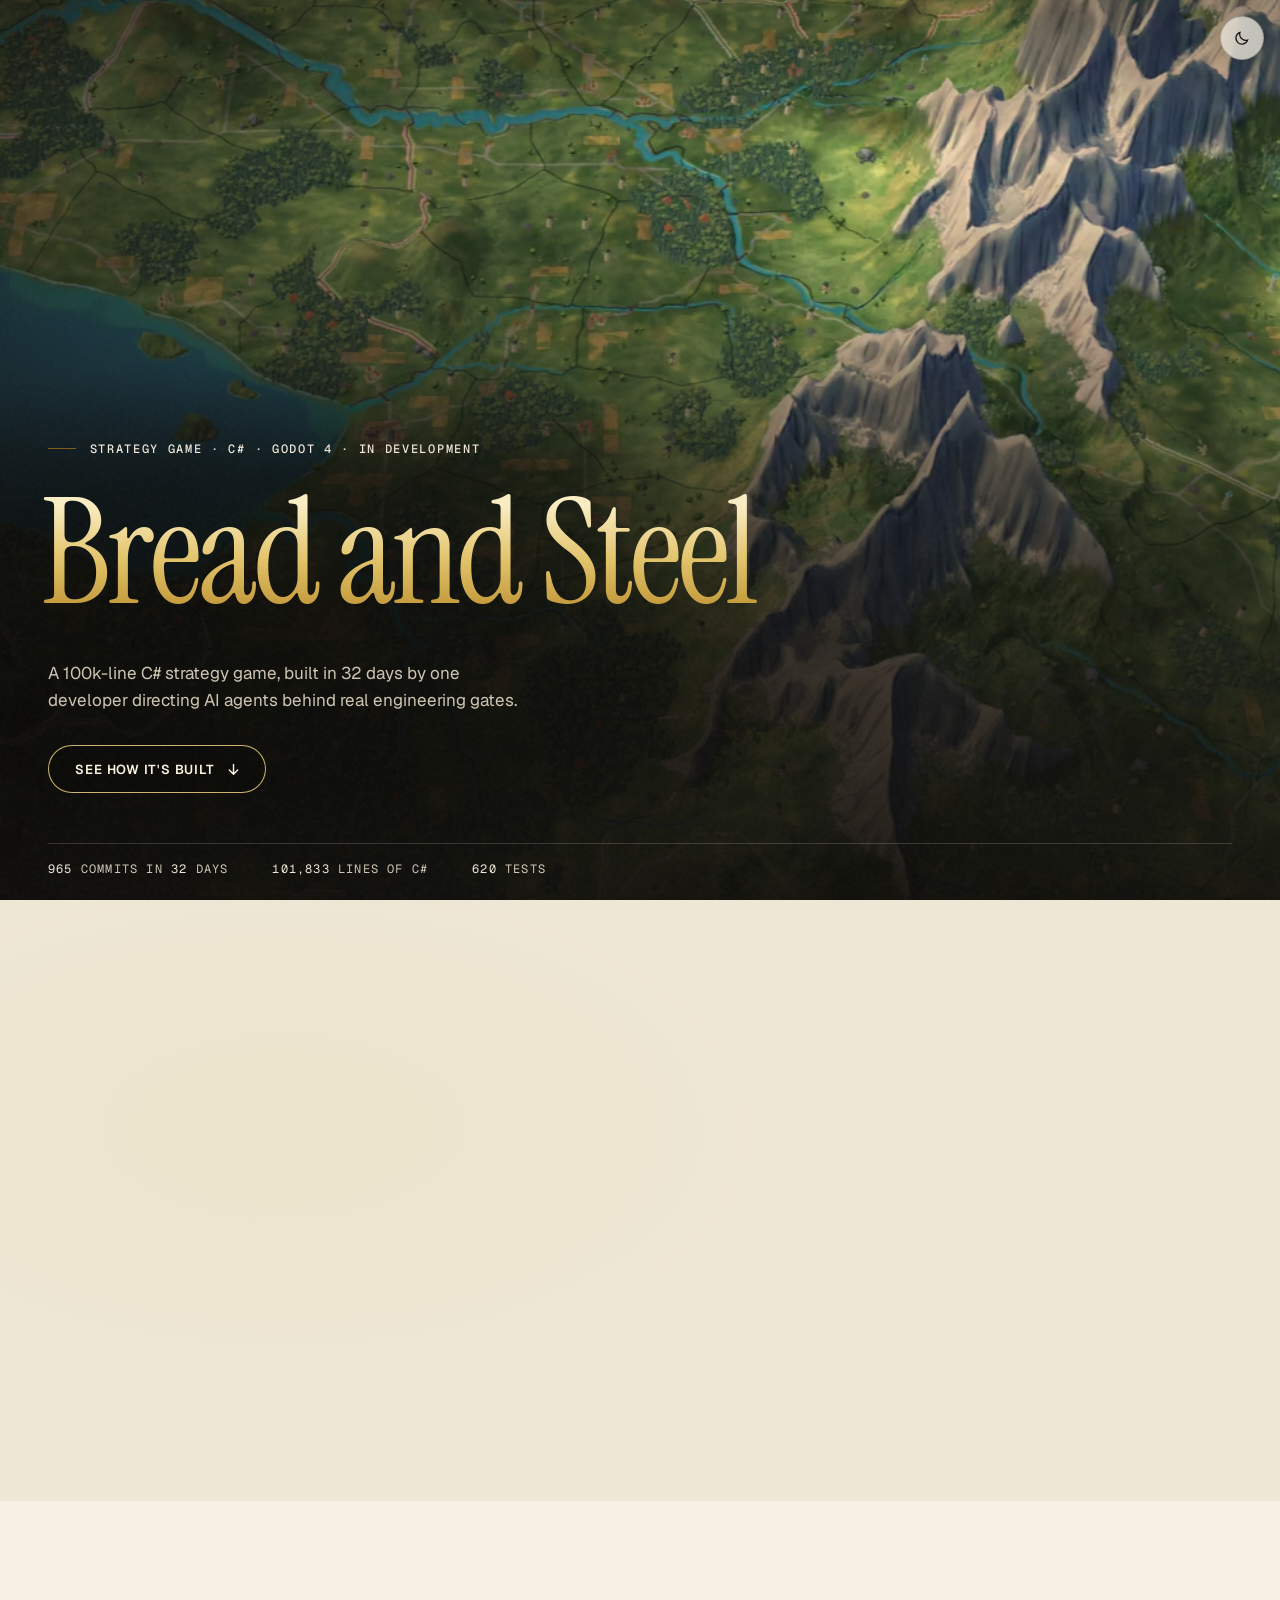
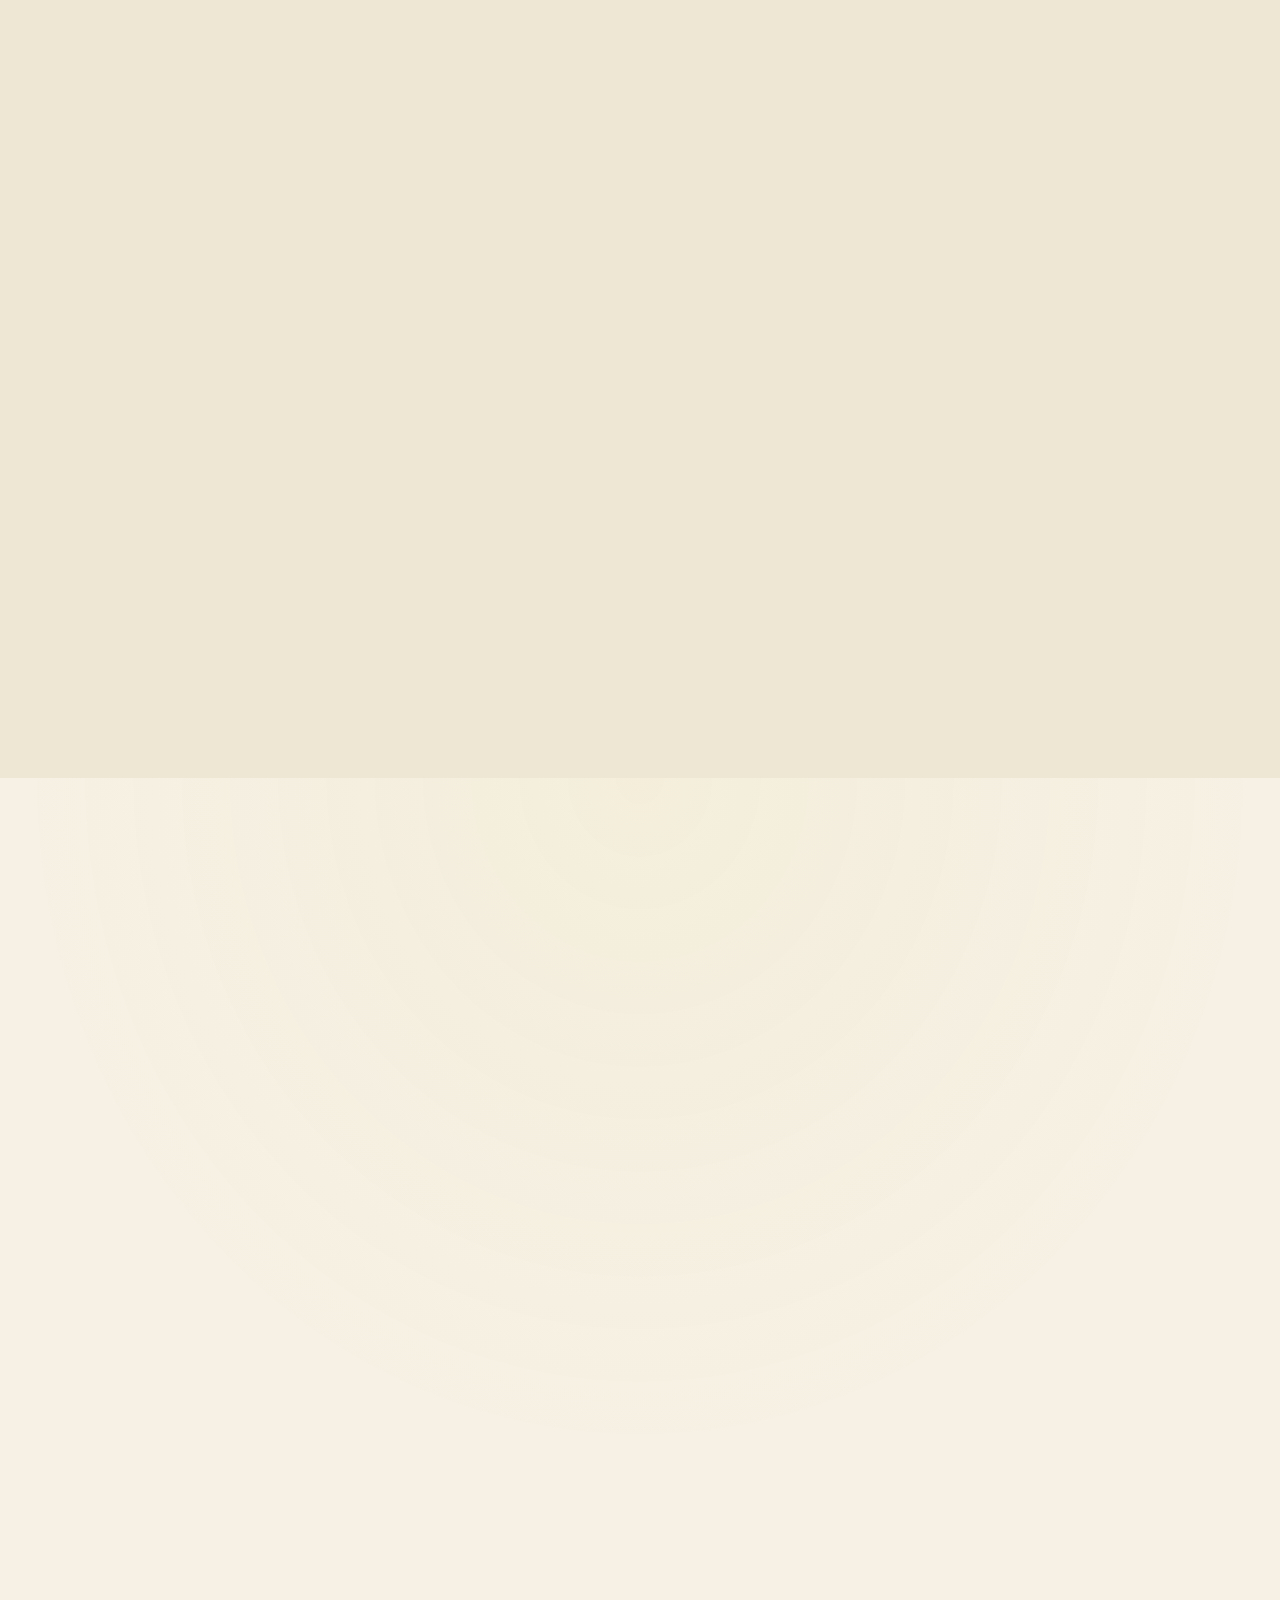
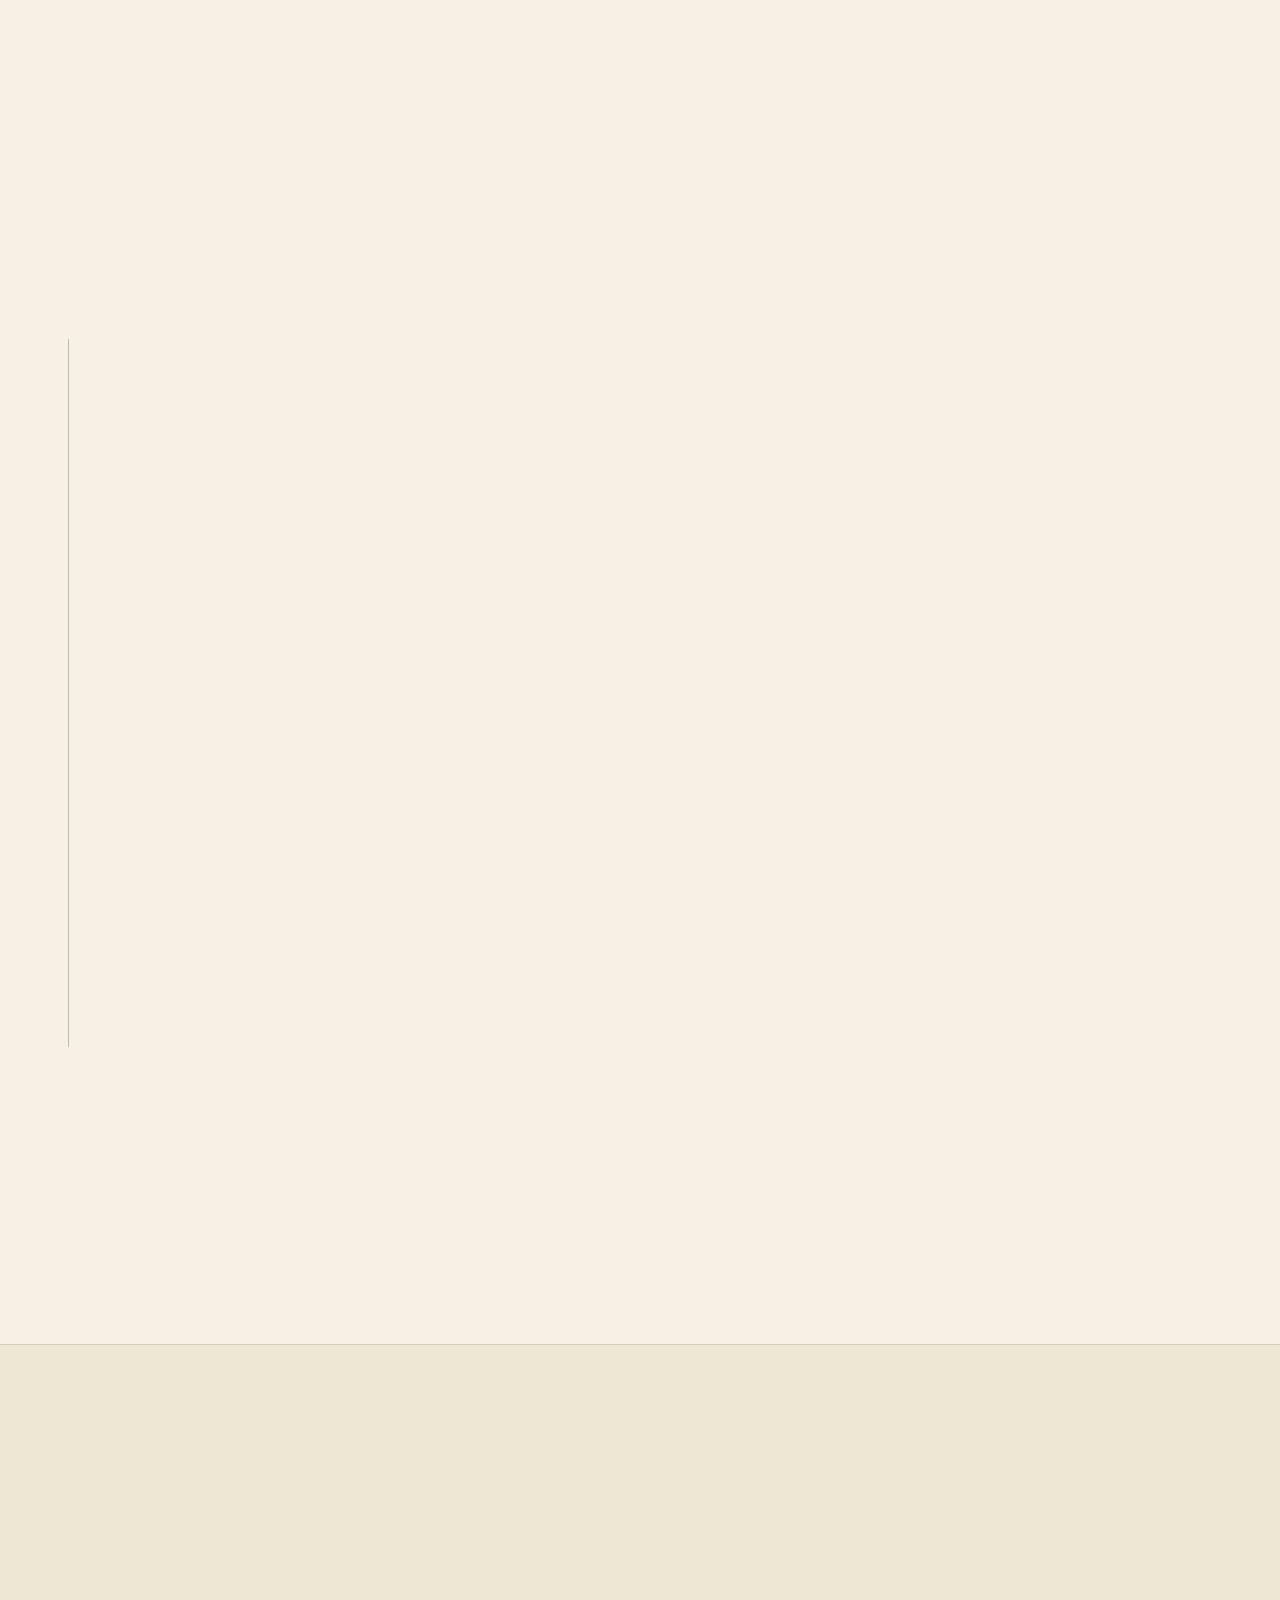
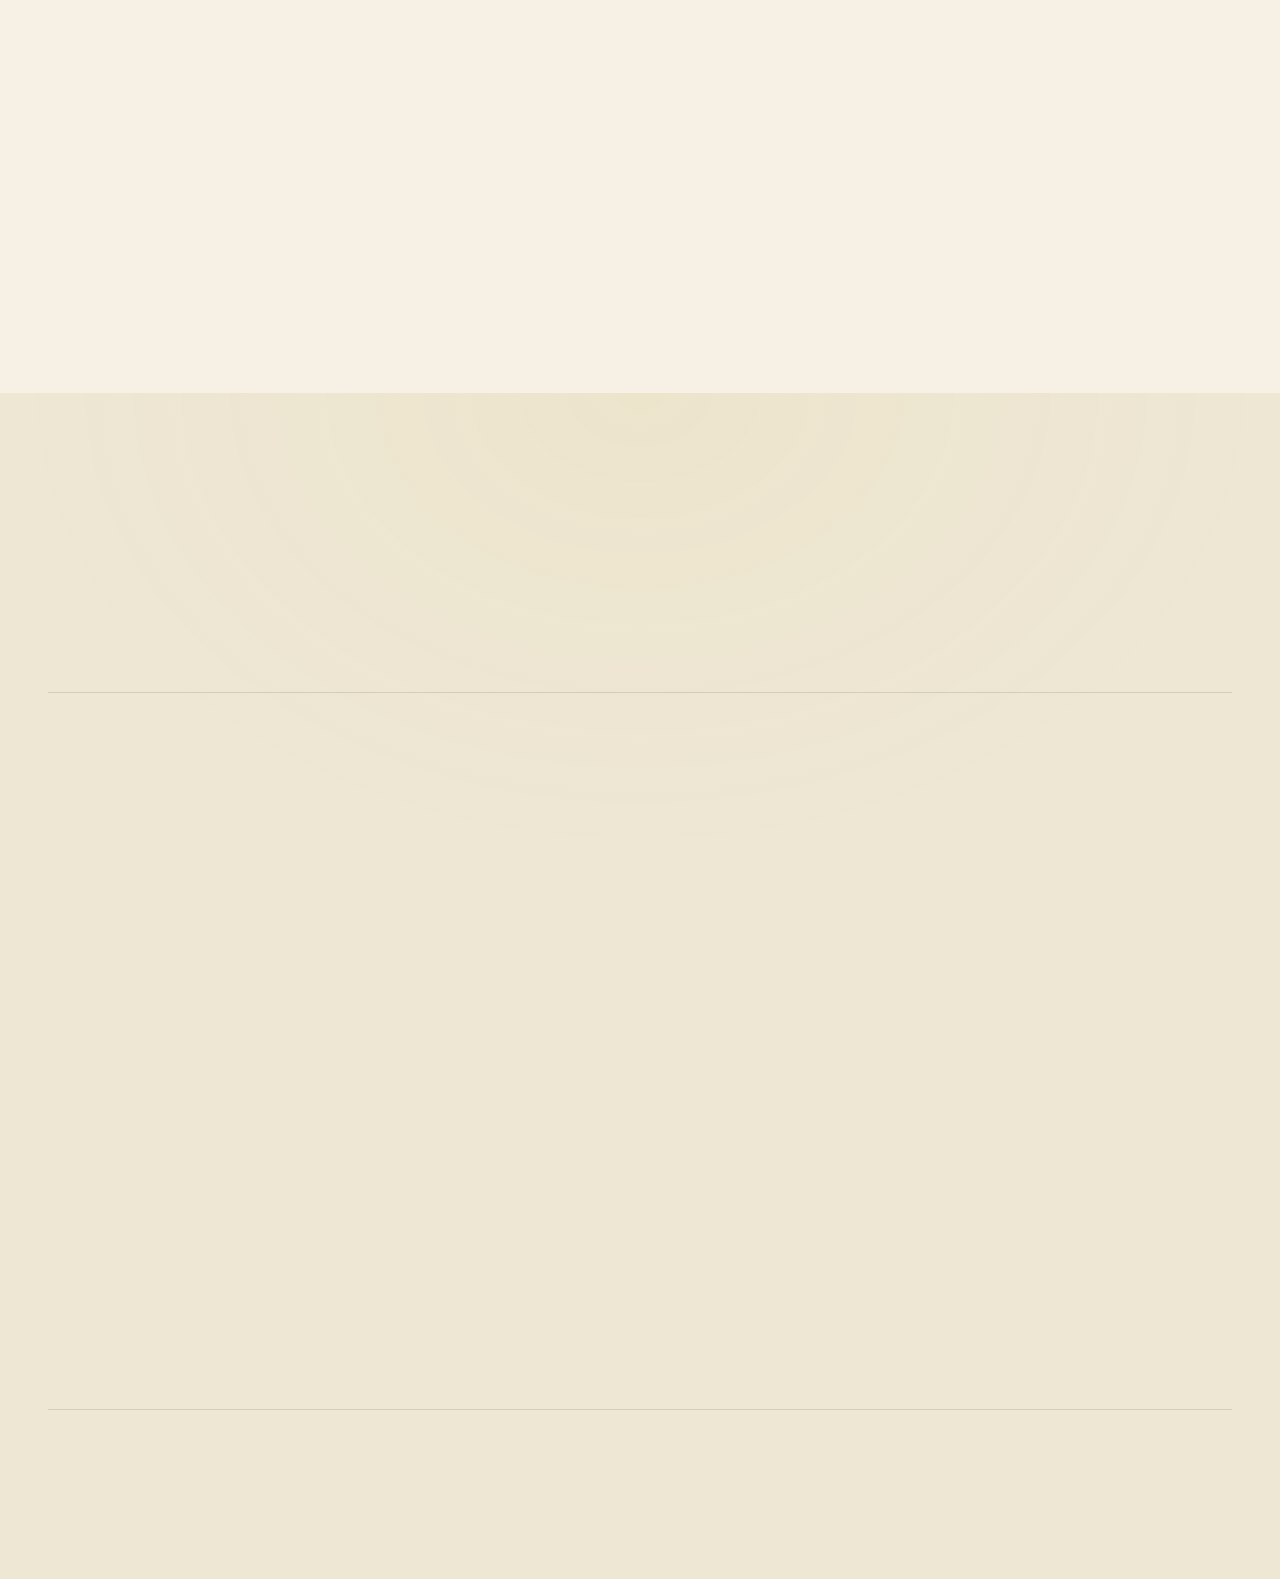
==== index.html @ 5bb9b1c8 "Bread and Steel portfolio page" ====
<!doctype html>
<html lang="en">
<head>
<meta charset="utf-8">
<meta name="viewport" content="width=device-width, initial-scale=1">
<title data-title>Bread and Steel</title>
<link rel="canonical" href="https://marmidon.github.io/bread-and-steel/">
<meta http-equiv="refresh" content="0; url=bread-and-steel/">
<meta name="robots" content="noindex">
<link rel="icon" href="data:,">
<style>body{margin:0;min-height:100vh;display:grid;place-items:center;background:#080706;color:#efe8d8;font:16px/1.5 system-ui,sans-serif}a{color:#c9a43c}</style>
</head>
<body>
<p><a href="bread-and-steel/" data-title>Bread and Steel</a></p>
</body>
</html>
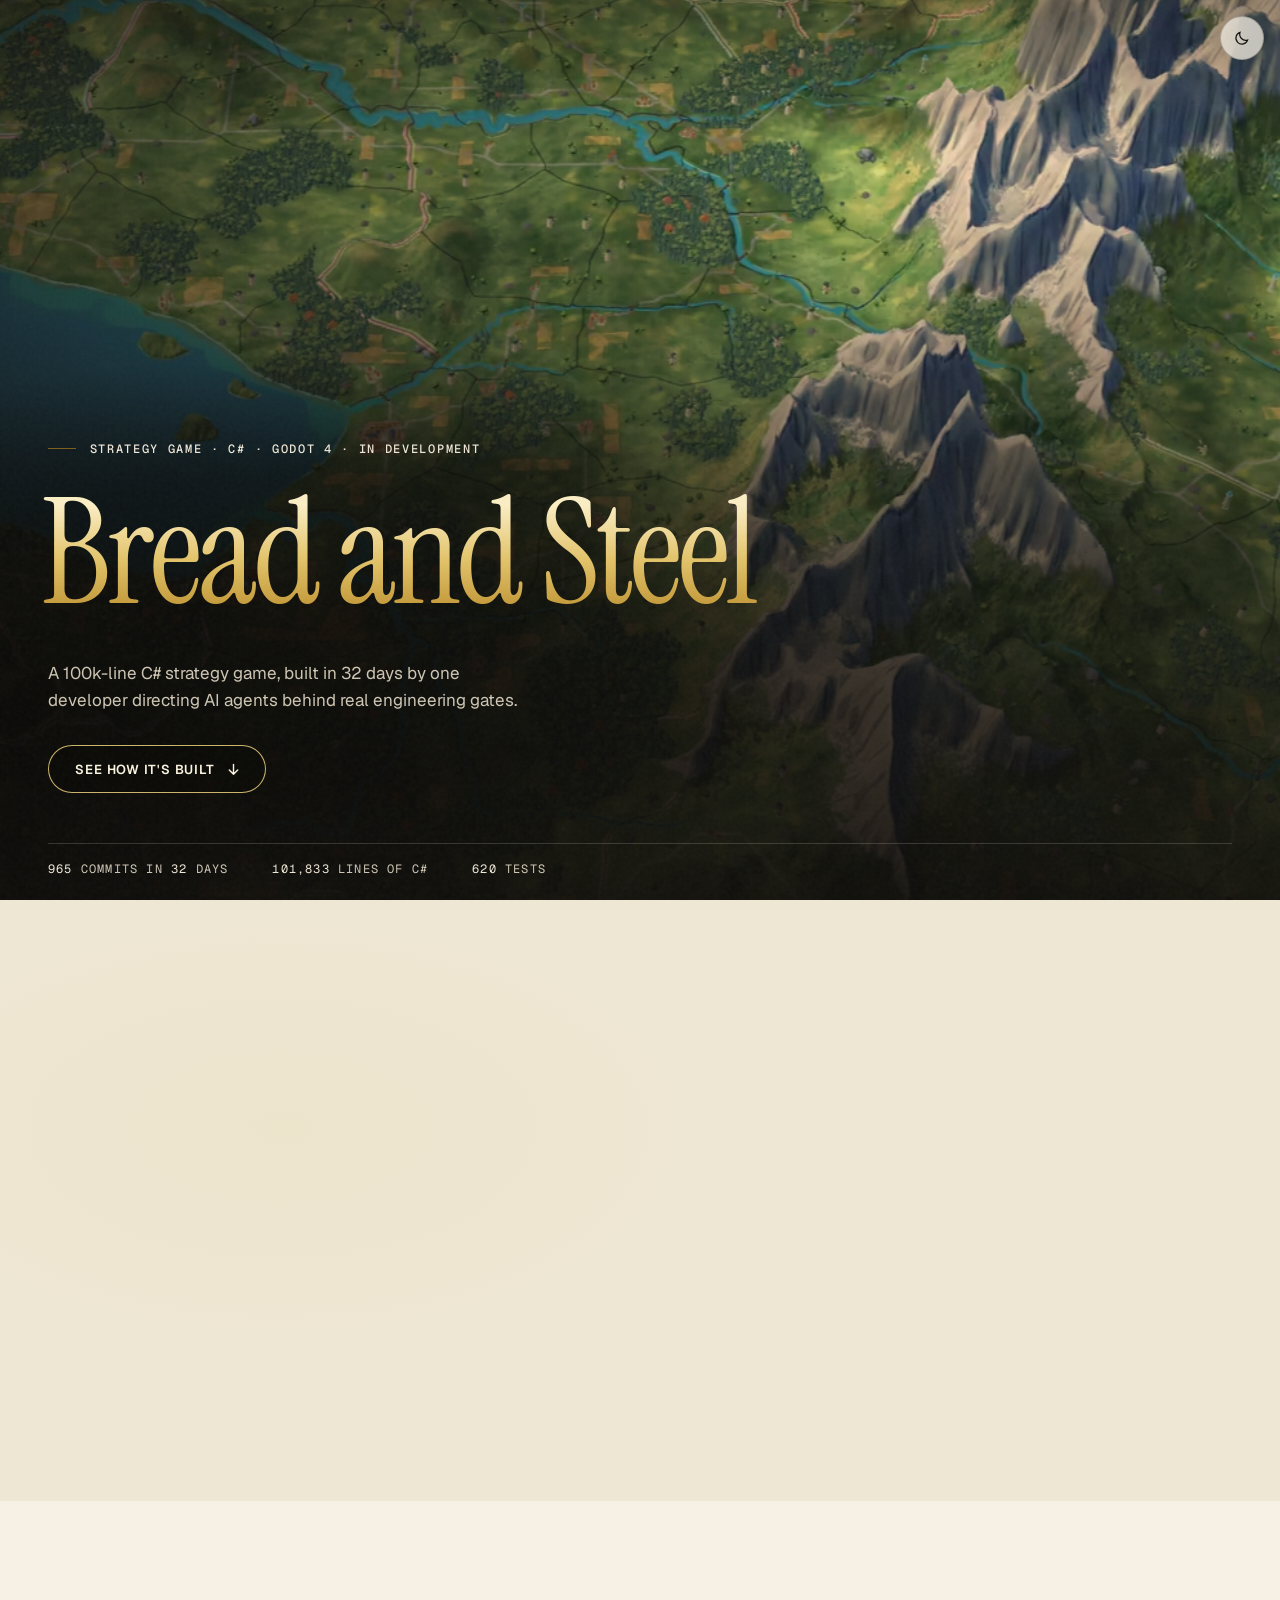
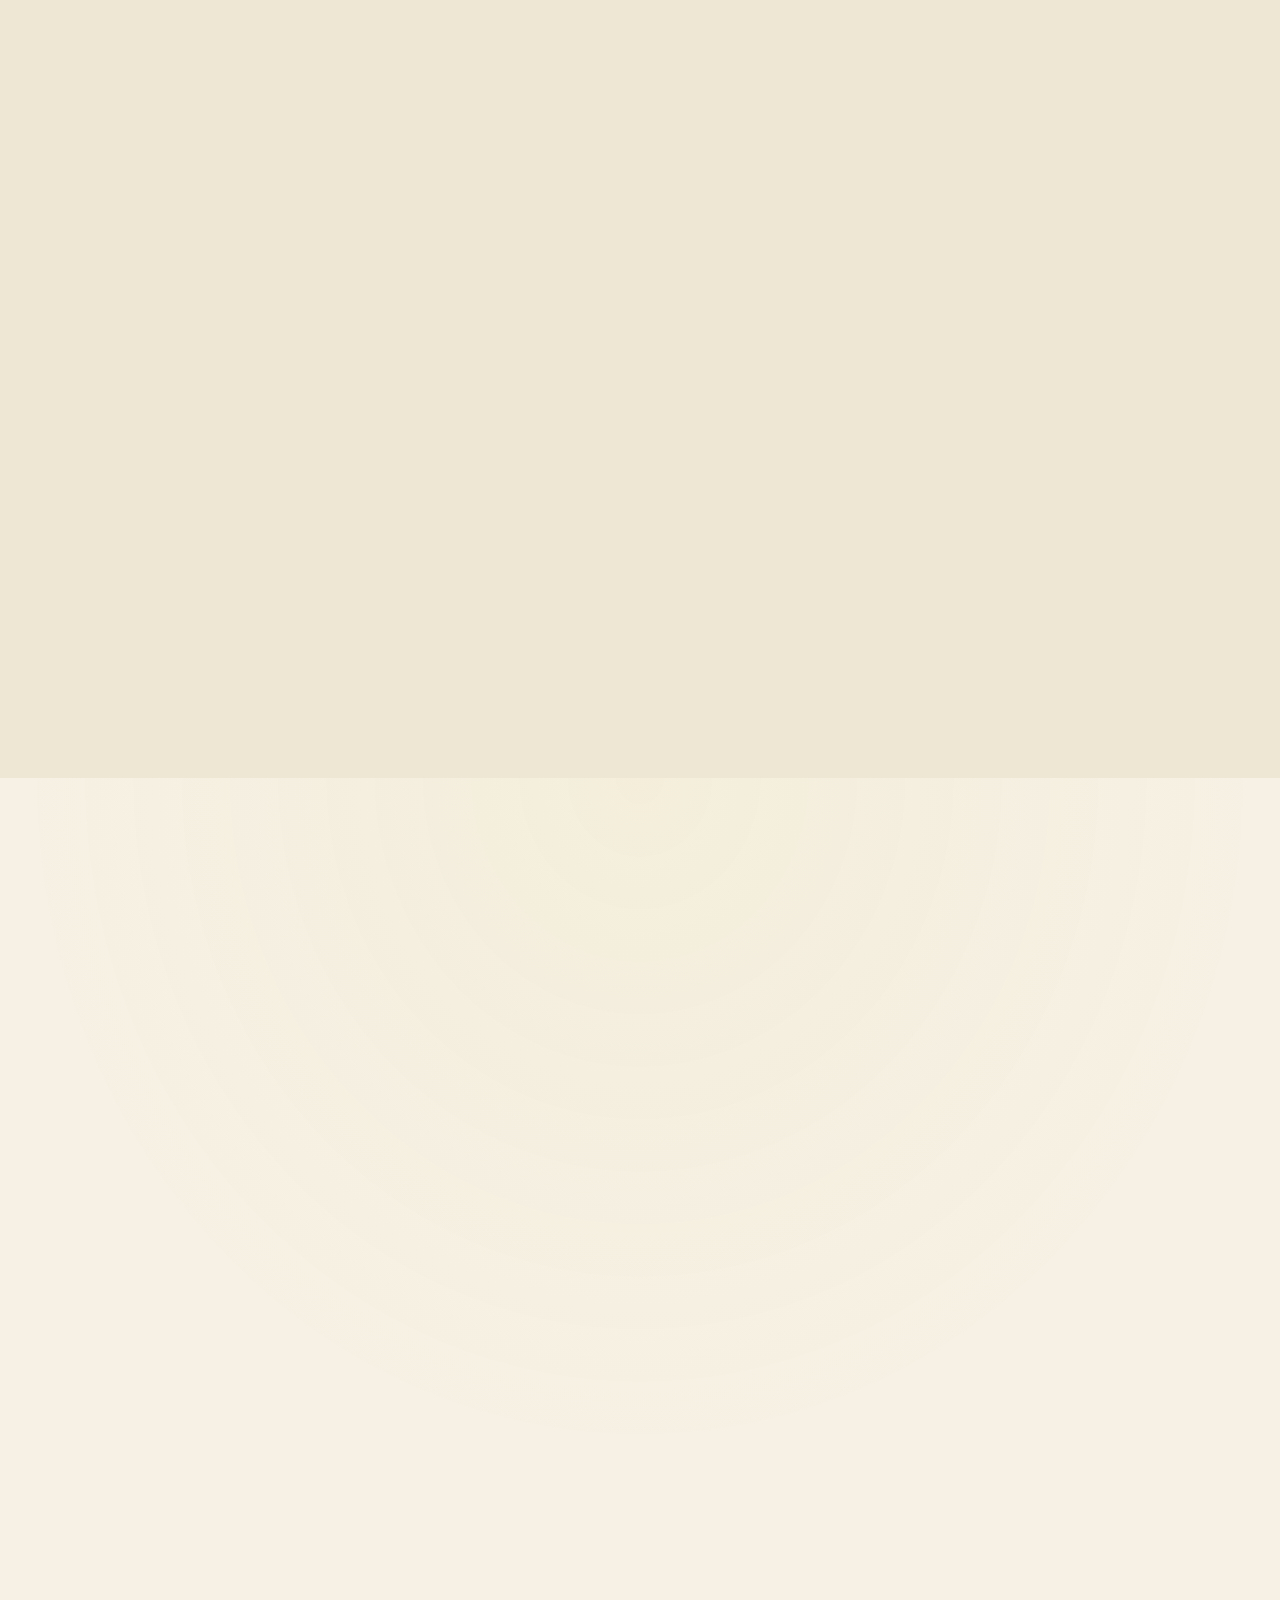
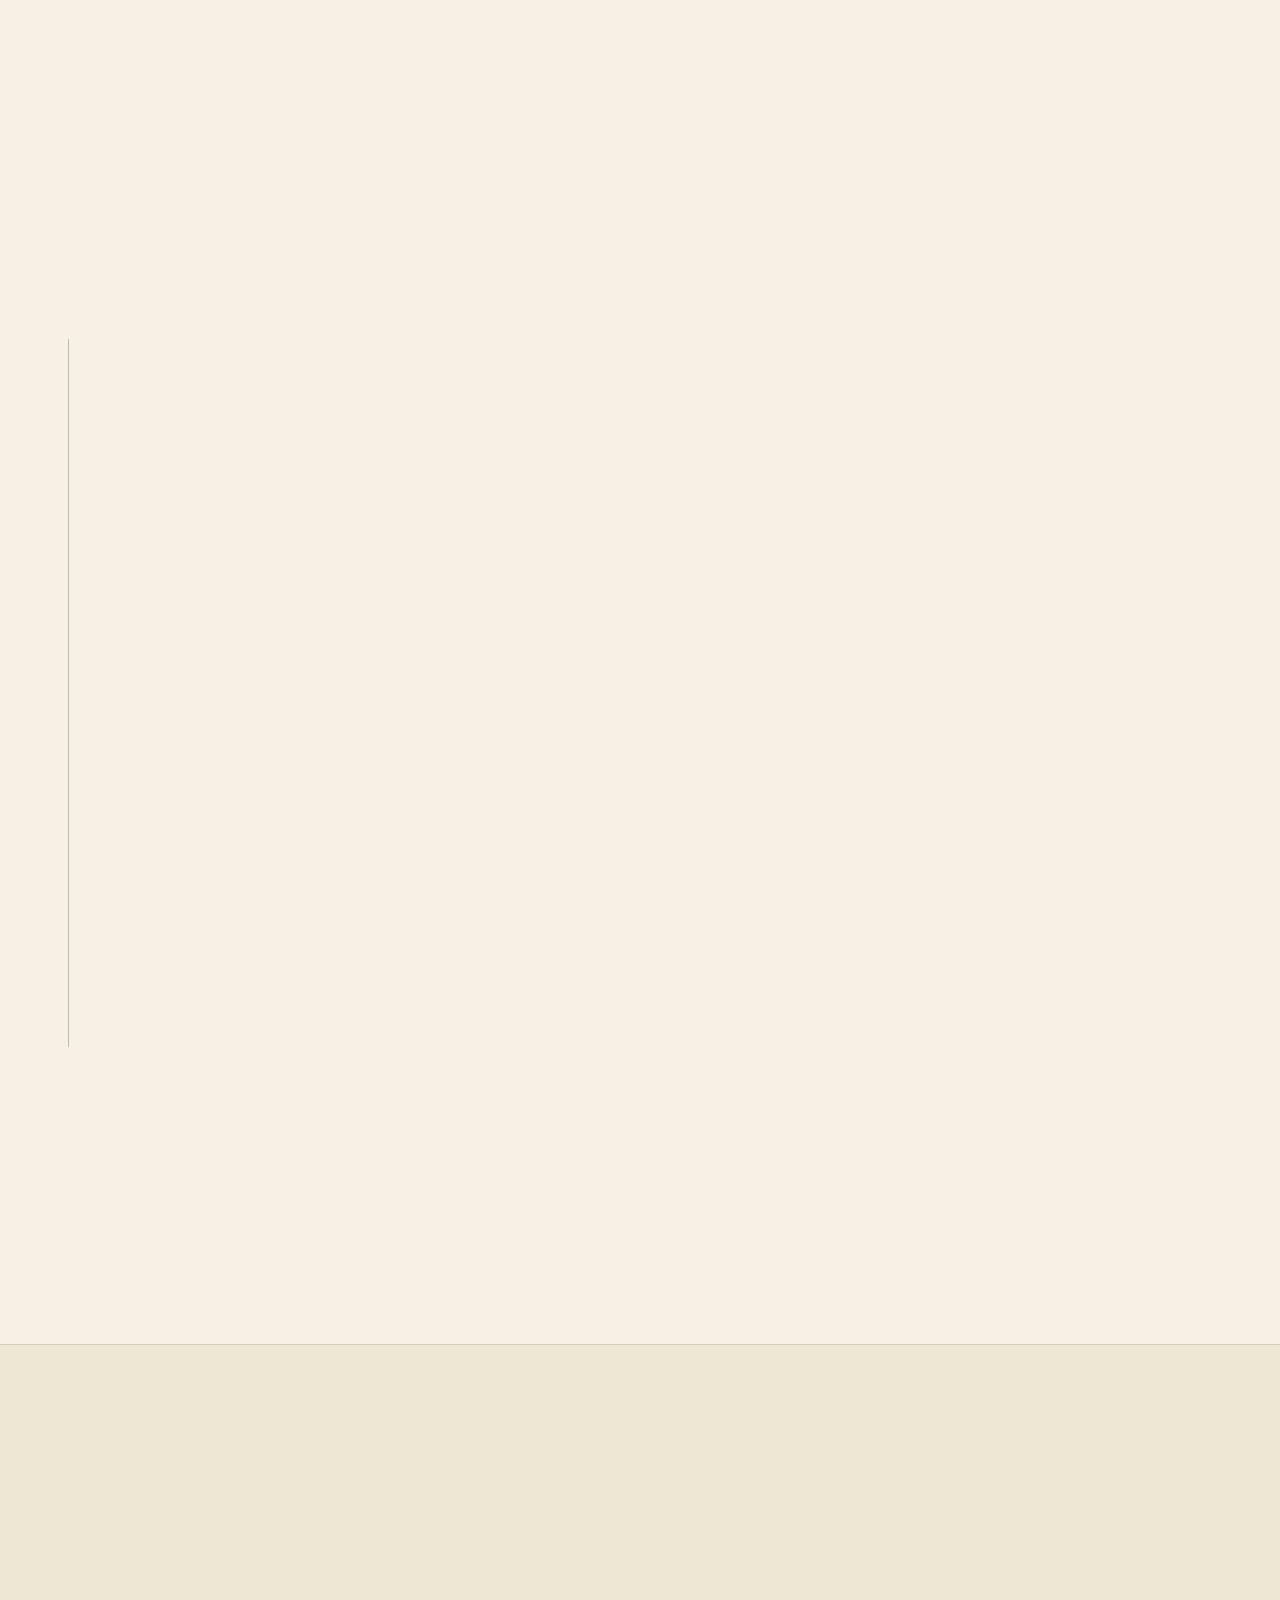
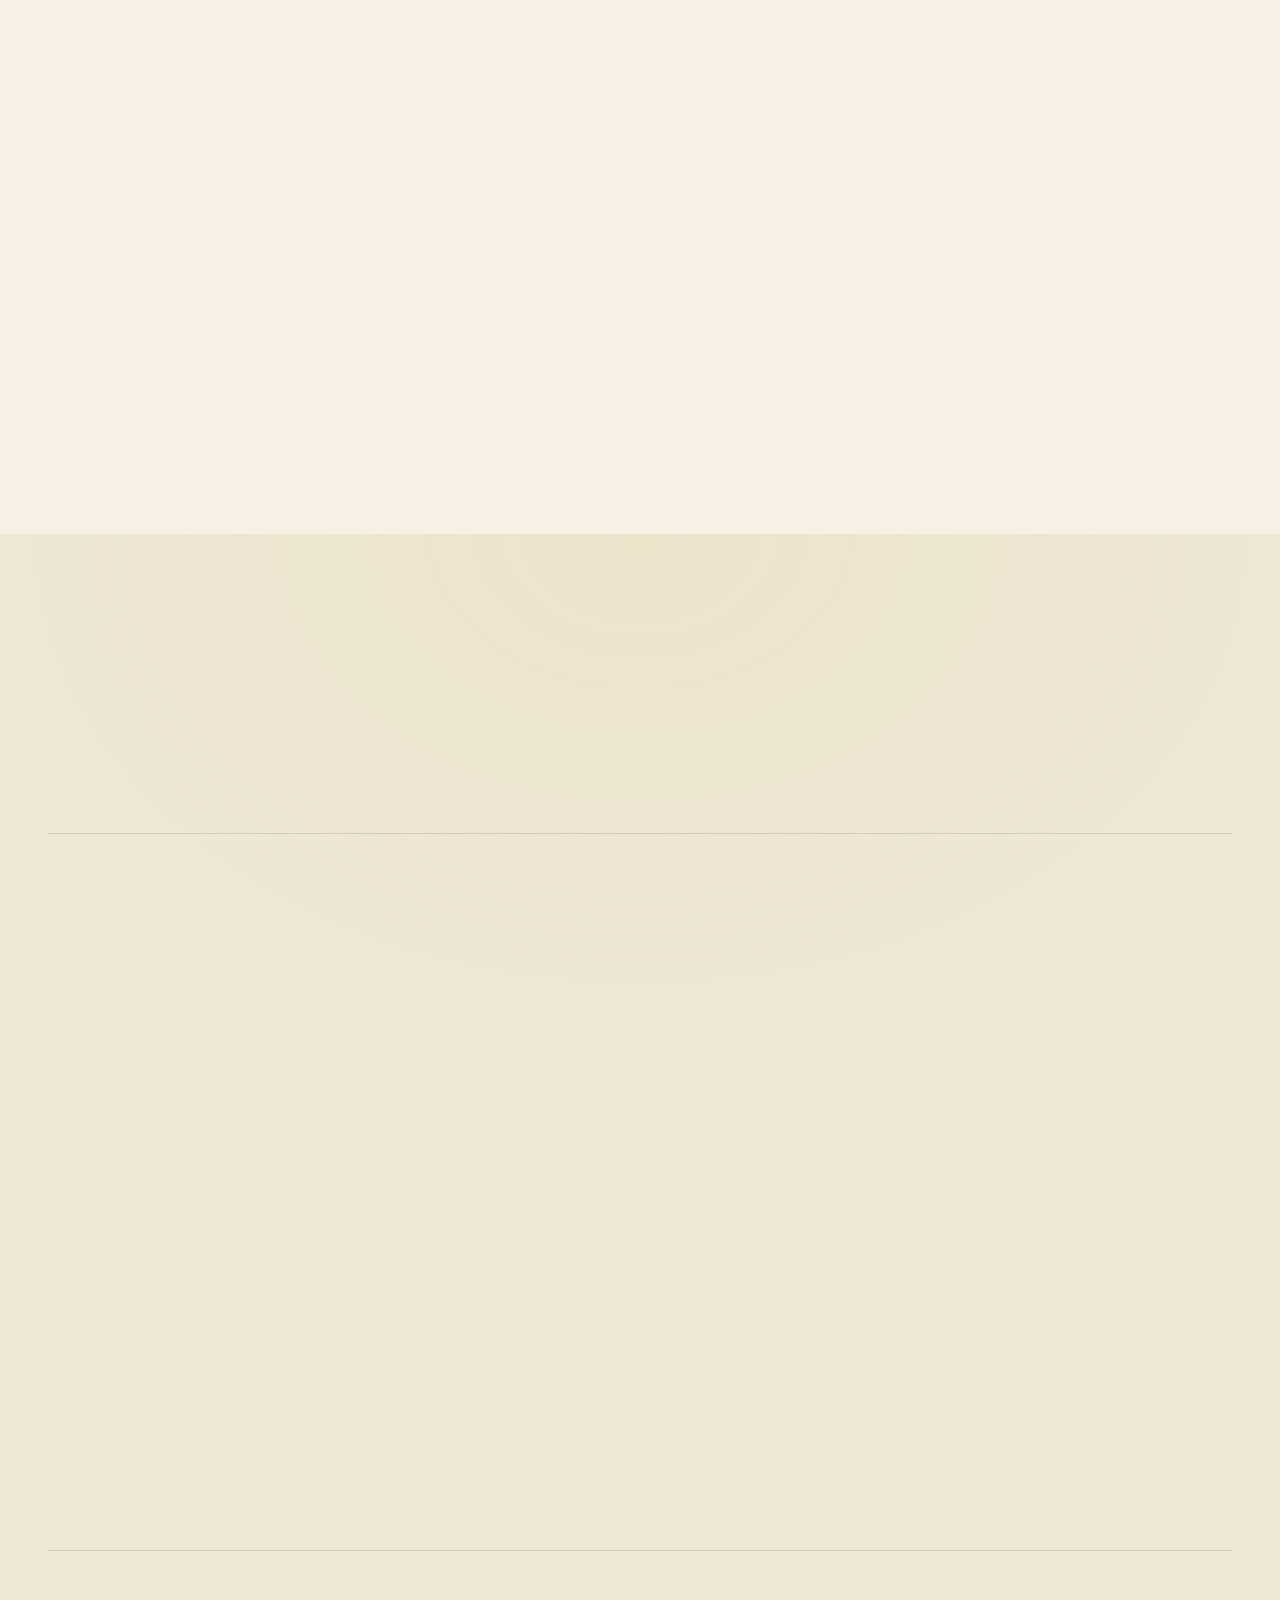
==== commit 147d9dc2: "Version CSS and JS URLs so returning visitors never mix old styles with new markup; add the crest fa" ====
--- a/index.html
+++ b/index.html
@@ -7,7 +7,8 @@
 <link rel="canonical" href="https://marmidon.github.io/bread-and-steel/">
 <meta http-equiv="refresh" content="0; url=bread-and-steel/">
 <meta name="robots" content="noindex">
-<link rel="icon" href="data:,">
+<link rel="icon" href="bread-and-steel/img/favicon-32.png" sizes="32x32" type="image/png">
+<link rel="apple-touch-icon" href="bread-and-steel/img/apple-touch-icon.png">
 <style>body{margin:0;min-height:100vh;display:grid;place-items:center;background:#080706;color:#efe8d8;font:16px/1.5 system-ui,sans-serif}a{color:#c9a43c}</style>
 </head>
 <body>
